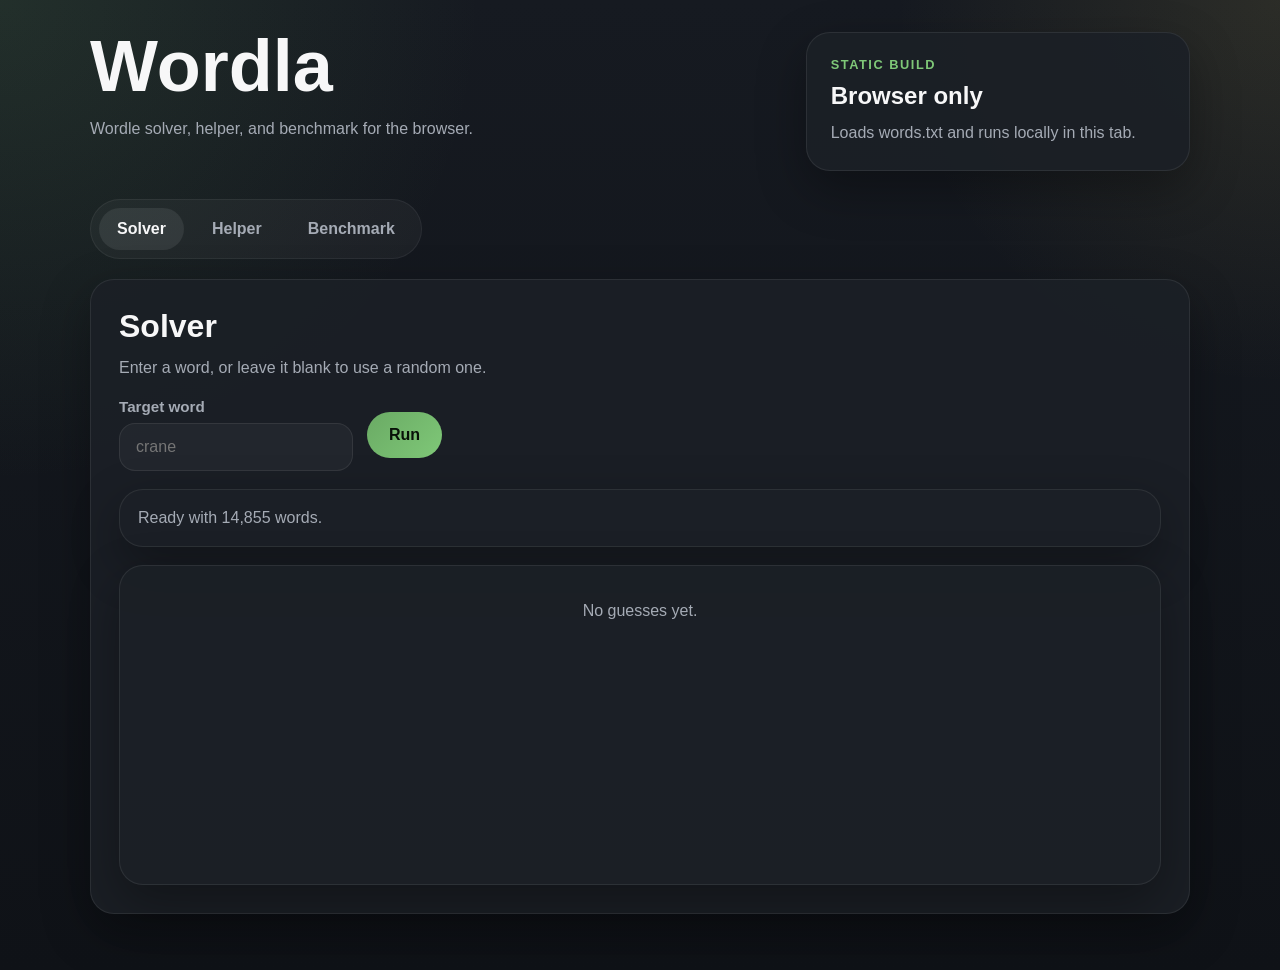
==== index.html @ 9990a96d "Support branch-based Pages entrypoint" ====
<!DOCTYPE html>
<html lang="en">
<head>
  <meta charset="UTF-8">
  <meta name="viewport" content="width=device-width, initial-scale=1.0">
  <title>Wordla</title>
  <link rel="stylesheet" href="./web/styles.css">
</head>
<body>
  <div class="page-shell">
    <header class="hero">
      <div>
        <h1>Wordla</h1>
        <p class="hero-copy">Wordle solver, helper, and benchmark for the browser.</p>
      </div>
      <div class="hero-card">
        <p class="hero-card-label">Static build</p>
        <p class="hero-card-value">Browser only</p>
        <p class="hero-card-meta">Loads words.txt and runs locally in this tab.</p>
      </div>
    </header>

    <nav class="mode-tabs" aria-label="Wordla modes">
      <button class="mode-tab is-active" data-panel="solver-panel">Solver</button>
      <button class="mode-tab" data-panel="helper-panel">Helper</button>
      <button class="mode-tab" data-panel="average-panel">Benchmark</button>
    </nav>

    <main class="panels">
      <section id="solver-panel" class="panel is-active">
        <div class="panel-copy">
          <h2>Solver</h2>
          <p>Enter a word, or leave it blank to use a random one.</p>
        </div>

        <form id="solver-form" class="controls-grid">
          <label class="field">
            <span>Target word</span>
            <input id="solver-secret-word" name="secretWord" type="text" maxlength="5" placeholder="crane" autocomplete="off">
          </label>
          <button class="primary-button" type="submit">Run</button>
        </form>

        <div id="solver-status" class="status-card muted">No run yet.</div>
        <div id="solver-board" class="board-panel"></div>
      </section>

      <section id="helper-panel" class="panel">
        <div class="panel-copy">
          <h2>Helper</h2>
          <p>Start a round, then enter the feedback for each guess.</p>
        </div>

        <div class="actions-row">
          <button id="helper-start" class="primary-button" type="button">Start</button>
          <button id="helper-skip" class="secondary-button" type="button" disabled>Skip guess</button>
          <button id="helper-submit" class="primary-button" type="button" disabled>Submit</button>
        </div>

        <div class="feedback-editor">
          <div class="feedback-legend">
            <span><span class="legend-dot legend-dot--n"></span>Gray</span>
            <span><span class="legend-dot legend-dot--y"></span>Yellow</span>
            <span><span class="legend-dot legend-dot--g"></span>Green</span>
          </div>
          <div id="feedback-row" class="feedback-row"></div>
        </div>

        <div id="helper-status" class="status-card muted">Press Start to get the first guess.</div>
        <div id="helper-board" class="board-panel"></div>
      </section>

      <section id="average-panel" class="panel">
        <div class="panel-copy">
          <h2>Benchmark</h2>
          <p>Run the solver across the full word list.</p>
        </div>

        <div class="actions-row">
          <button id="average-run" class="primary-button" type="button">Run benchmark</button>
        </div>

        <div id="average-status" class="status-card muted">No benchmark yet.</div>
      </section>
    </main>
  </div>

  <script type="module" src="./web/app.js"></script>
</body>
</html>
---- web/styles.css ----
:root {
  color-scheme: dark;
  --panel: rgba(28, 32, 39, 0.92);
  --panel-border: rgba(255, 255, 255, 0.08);
  --text: #f7f7f8;
  --muted: #a5abb5;
  --accent: #6aaa64;
  --accent-strong: #7fc878;
  --warning: #c9b458;
  --absent: #3a3f4b;
  --shadow: 0 18px 50px rgba(0, 0, 0, 0.32);
}

* {
  box-sizing: border-box;
}

body {
  margin: 0;
  min-height: 100vh;
  font-family: Inter, -apple-system, BlinkMacSystemFont, "Segoe UI", sans-serif;
  background:
    radial-gradient(circle at top left, rgba(106, 170, 100, 0.15), transparent 30%),
    radial-gradient(circle at top right, rgba(201, 180, 88, 0.12), transparent 24%),
    linear-gradient(180deg, #161a21 0%, #0f1217 100%);
  color: var(--text);
}

button,
input {
  font: inherit;
}

.page-shell {
  width: min(1100px, calc(100% - 32px));
  margin: 0 auto;
  padding: 32px 0 56px;
}

.hero {
  display: grid;
  grid-template-columns: minmax(0, 1.8fr) minmax(260px, 1fr);
  gap: 24px;
  align-items: stretch;
}

h1 {
  margin: 0;
  font-size: clamp(2.75rem, 6vw, 4.5rem);
  line-height: 0.95;
}

.hero-copy,
.panel-copy p,
.hero-card-meta {
  color: var(--muted);
  line-height: 1.6;
}

.hero-card,
.panel,
.status-card,
.board-panel {
  background: var(--panel);
  border: 1px solid var(--panel-border);
  border-radius: 24px;
  box-shadow: var(--shadow);
}

.hero-card {
  padding: 24px;
  display: flex;
  flex-direction: column;
  justify-content: center;
  gap: 10px;
}

.hero-card-label {
  margin: 0;
  color: var(--accent-strong);
  font-size: 0.8rem;
  letter-spacing: 0.12em;
  text-transform: uppercase;
  font-weight: 700;
}

.hero-card-value {
  margin: 0;
  font-size: 1.5rem;
  font-weight: 700;
}

.hero-card-meta {
  margin: 0;
}

.mode-tabs {
  display: inline-flex;
  gap: 10px;
  margin: 28px 0 20px;
  padding: 8px;
  border-radius: 999px;
  background: rgba(255, 255, 255, 0.04);
  border: 1px solid rgba(255, 255, 255, 0.06);
}

.mode-tab,
.primary-button,
.secondary-button {
  border: 0;
  border-radius: 999px;
  cursor: pointer;
  transition: transform 0.15s ease, background 0.15s ease, color 0.15s ease;
}

.mode-tab {
  padding: 12px 18px;
  background: transparent;
  color: var(--muted);
  font-weight: 600;
}

.mode-tab:hover,
.primary-button:hover,
.secondary-button:hover {
  transform: translateY(-1px);
}

.mode-tab.is-active {
  background: rgba(255, 255, 255, 0.08);
  color: var(--text);
}

.panels {
  display: grid;
}

.panel {
  display: none;
  padding: 28px;
  gap: 18px;
}

.panel.is-active {
  display: grid;
}

.panel-copy h2 {
  margin: 0 0 10px;
  font-size: clamp(1.5rem, 3vw, 2rem);
}

.panel-copy p {
  margin: 0;
}

.controls-grid,
.actions-row,
.feedback-editor {
  display: flex;
  flex-wrap: wrap;
  gap: 14px;
  align-items: center;
}

.field {
  display: grid;
  gap: 8px;
  min-width: 220px;
}

.field span {
  color: var(--muted);
  font-size: 0.95rem;
  font-weight: 600;
}

.field input {
  border: 1px solid rgba(255, 255, 255, 0.08);
  border-radius: 16px;
  background: rgba(255, 255, 255, 0.04);
  color: var(--text);
  padding: 14px 16px;
  text-transform: lowercase;
}

.primary-button,
.secondary-button {
  padding: 14px 22px;
  font-weight: 700;
}

.primary-button {
  background: linear-gradient(135deg, var(--accent), var(--accent-strong));
  color: #081108;
}

.secondary-button {
  background: rgba(255, 255, 255, 0.06);
  color: var(--text);
}

.primary-button:disabled,
.secondary-button:disabled {
  opacity: 0.45;
  cursor: not-allowed;
  transform: none;
}

.status-card {
  padding: 16px 18px;
  line-height: 1.5;
}

.status-card.muted {
  color: var(--muted);
}

.status-card.success {
  border-color: rgba(106, 170, 100, 0.35);
}

.status-card.error {
  border-color: rgba(220, 71, 71, 0.45);
  color: #ffd4d4;
}

.board-panel {
  min-height: 320px;
  padding: 20px;
}

.board-grid {
  display: grid;
  gap: 10px;
  justify-content: center;
}

.board-row {
  display: grid;
  grid-template-columns: repeat(5, minmax(0, 1fr));
  gap: 10px;
}

.tile {
  width: min(68px, 14vw);
  aspect-ratio: 1;
  border-radius: 16px;
  display: grid;
  place-items: center;
  font-weight: 800;
  font-size: clamp(1.2rem, 3vw, 1.8rem);
  letter-spacing: 0.06em;
  text-transform: uppercase;
  border: 1px solid rgba(255, 255, 255, 0.08);
  background: rgba(255, 255, 255, 0.03);
}

.tile--g {
  background: var(--accent);
  color: #081108;
}

.tile--y {
  background: var(--warning);
  color: #17130a;
}

.tile--n {
  background: var(--absent);
}

.tile--active {
  box-shadow: inset 0 0 0 2px rgba(255, 255, 255, 0.14);
}

.feedback-row {
  display: flex;
  gap: 10px;
  flex-wrap: wrap;
}

.feedback-tile {
  width: min(68px, 14vw);
  aspect-ratio: 1;
  border-radius: 16px;
  border: 0;
  color: var(--text);
  font-size: clamp(1.1rem, 3vw, 1.4rem);
  font-weight: 800;
  cursor: pointer;
}

.feedback-tile--g {
  background: var(--accent);
  color: #081108;
}

.feedback-tile--y {
  background: var(--warning);
  color: #17130a;
}

.feedback-tile--n {
  background: var(--absent);
}

.feedback-legend {
  display: flex;
  gap: 16px;
  flex-wrap: wrap;
  color: var(--muted);
  font-size: 0.95rem;
}

.legend-dot {
  width: 12px;
  height: 12px;
  display: inline-block;
  border-radius: 999px;
  margin-right: 8px;
}

.legend-dot--g {
  background: var(--accent);
}

.legend-dot--y {
  background: var(--warning);
}

.legend-dot--n {
  background: var(--absent);
}

.board-summary {
  margin-top: 16px;
  text-align: center;
  color: var(--muted);
}

.loader {
  display: inline-flex;
  align-items: center;
  gap: 10px;
}

.loader::before {
  content: "";
  width: 12px;
  height: 12px;
  border-radius: 999px;
  background: var(--accent-strong);
  box-shadow: 18px 0 0 rgba(127, 200, 120, 0.55), 36px 0 0 rgba(127, 200, 120, 0.2);
  animation: pulse 1s infinite ease-in-out;
}

@keyframes pulse {
  0%,
  100% {
    opacity: 0.65;
    transform: translateX(0);
  }
  50% {
    opacity: 1;
    transform: translateX(6px);
  }
}

@media (max-width: 820px) {
  .hero {
    grid-template-columns: 1fr;
  }

  .page-shell {
    width: min(100% - 24px, 1100px);
    padding-top: 20px;
  }

  .panel {
    padding: 22px;
  }
}
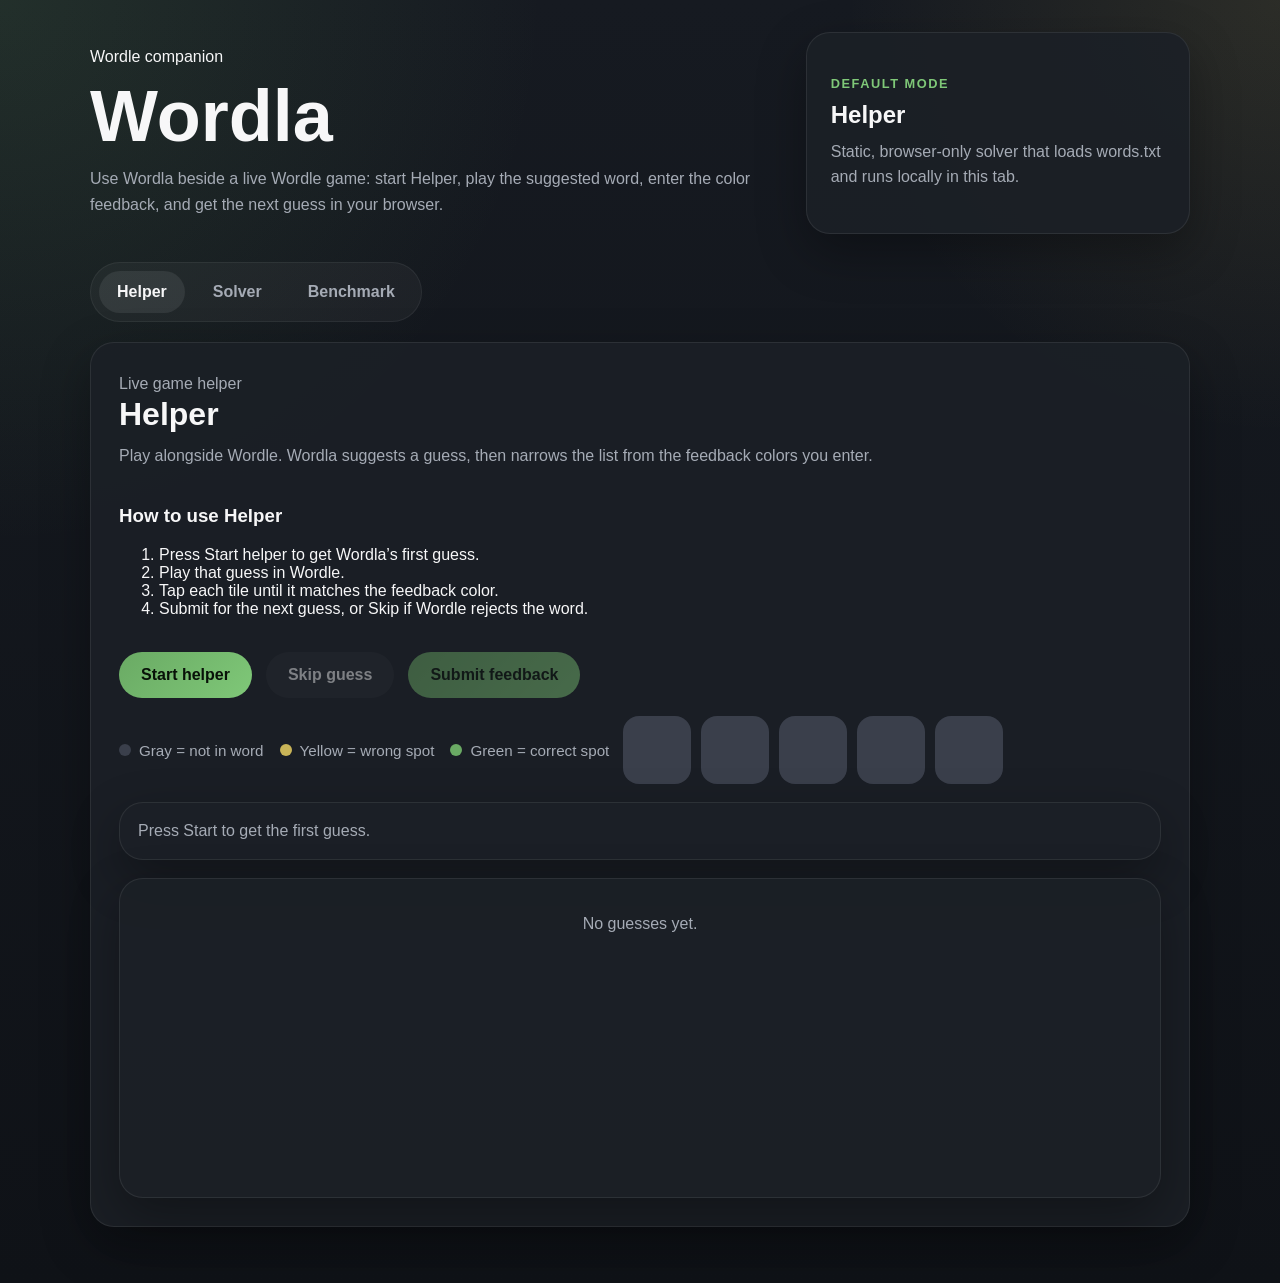
==== commit 0d803c29: "Make helper the default GitHub Pages mode" ====
--- a/index.html
+++ b/index.html
@@ -9,25 +9,62 @@
 <body>
   <div class="page-shell">
     <header class="hero">
-      <div>
+      <div class="hero-copy-wrap">
+        <p class="eyebrow">Wordle companion</p>
         <h1>Wordla</h1>
-        <p class="hero-copy">Wordle solver, helper, and benchmark for the browser.</p>
+        <p class="hero-copy">Use Wordla beside a live Wordle game: start Helper, play the suggested word, enter the color feedback, and get the next guess in your browser.</p>
       </div>
-      <div class="hero-card">
-        <p class="hero-card-label">Static build</p>
-        <p class="hero-card-value">Browser only</p>
-        <p class="hero-card-meta">Loads words.txt and runs locally in this tab.</p>
+      <div class="hero-card" aria-label="How Wordla works">
+        <p class="hero-card-label">Default mode</p>
+        <p class="hero-card-value">Helper</p>
+        <p class="hero-card-meta">Static, browser-only solver that loads words.txt and runs locally in this tab.</p>
       </div>
     </header>
 
     <nav class="mode-tabs" aria-label="Wordla modes">
-      <button class="mode-tab is-active" data-panel="solver-panel">Solver</button>
-      <button class="mode-tab" data-panel="helper-panel">Helper</button>
+      <button class="mode-tab is-active" data-panel="helper-panel">Helper</button>
+      <button class="mode-tab" data-panel="solver-panel">Solver</button>
       <button class="mode-tab" data-panel="average-panel">Benchmark</button>
     </nav>
 
     <main class="panels">
-      <section id="solver-panel" class="panel is-active">
+      <section id="helper-panel" class="panel is-active">
+        <div class="panel-copy">
+          <p class="eyebrow">Live game helper</p>
+          <h2>Helper</h2>
+          <p>Play alongside Wordle. Wordla suggests a guess, then narrows the list from the feedback colors you enter.</p>
+        </div>
+
+        <div class="helper-guide" aria-labelledby="helper-guide-title">
+          <h3 id="helper-guide-title">How to use Helper</h3>
+          <ol>
+            <li>Press Start helper to get Wordla’s first guess.</li>
+            <li>Play that guess in Wordle.</li>
+            <li>Tap each tile until it matches the feedback color.</li>
+            <li>Submit for the next guess, or Skip if Wordle rejects the word.</li>
+          </ol>
+        </div>
+
+        <div class="actions-row">
+          <button id="helper-start" class="primary-button" type="button">Start helper</button>
+          <button id="helper-skip" class="secondary-button" type="button" disabled>Skip guess</button>
+          <button id="helper-submit" class="primary-button" type="button" disabled>Submit feedback</button>
+        </div>
+
+        <div class="feedback-editor">
+          <div class="feedback-legend" aria-label="Feedback color meanings">
+            <span><span class="legend-dot legend-dot--n"></span>Gray = not in word</span>
+            <span><span class="legend-dot legend-dot--y"></span>Yellow = wrong spot</span>
+            <span><span class="legend-dot legend-dot--g"></span>Green = correct spot</span>
+          </div>
+          <div id="feedback-row" class="feedback-row"></div>
+        </div>
+
+        <div id="helper-status" class="status-card muted">Press Start helper to get the first guess.</div>
+        <div id="helper-board" class="board-panel"></div>
+      </section>
+
+      <section id="solver-panel" class="panel">
         <div class="panel-copy">
           <h2>Solver</h2>
           <p>Enter a word, or leave it blank to use a random one.</p>
@@ -43,31 +80,6 @@
 
         <div id="solver-status" class="status-card muted">No run yet.</div>
         <div id="solver-board" class="board-panel"></div>
-      </section>
-
-      <section id="helper-panel" class="panel">
-        <div class="panel-copy">
-          <h2>Helper</h2>
-          <p>Start a round, then enter the feedback for each guess.</p>
-        </div>
-
-        <div class="actions-row">
-          <button id="helper-start" class="primary-button" type="button">Start</button>
-          <button id="helper-skip" class="secondary-button" type="button" disabled>Skip guess</button>
-          <button id="helper-submit" class="primary-button" type="button" disabled>Submit</button>
-        </div>
-
-        <div class="feedback-editor">
-          <div class="feedback-legend">
-            <span><span class="legend-dot legend-dot--n"></span>Gray</span>
-            <span><span class="legend-dot legend-dot--y"></span>Yellow</span>
-            <span><span class="legend-dot legend-dot--g"></span>Green</span>
-          </div>
-          <div id="feedback-row" class="feedback-row"></div>
-        </div>
-
-        <div id="helper-status" class="status-card muted">Press Start to get the first guess.</div>
-        <div id="helper-board" class="board-panel"></div>
       </section>
 
       <section id="average-panel" class="panel">
